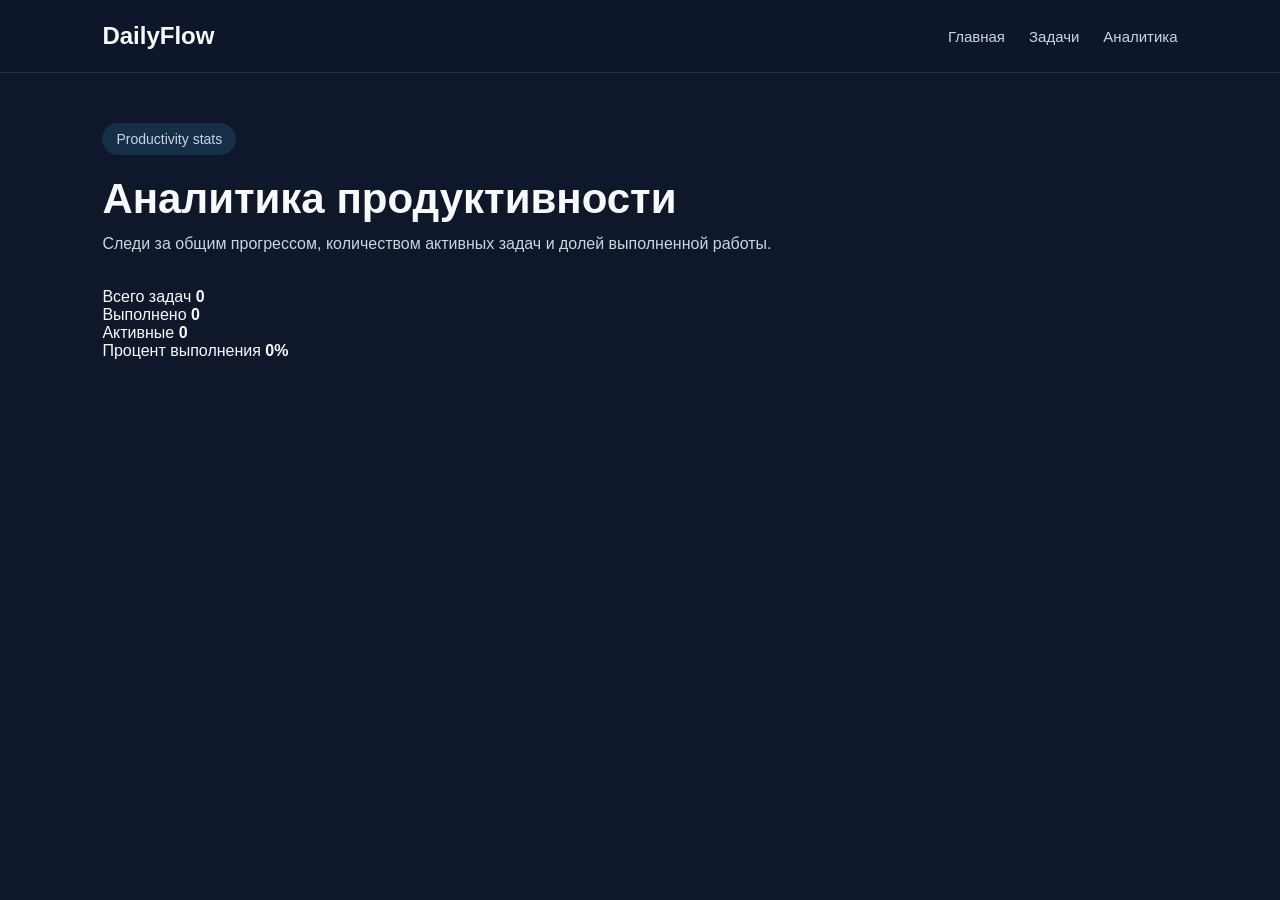
==== analytics.html @ 3a6cbc41 "Analytics" ====
<!DOCTYPE html>
<html lang="ru">
<head>
    <meta charset="UTF-8">
    <meta name="viewport" content="width=device-width, initial-scale=1.0">
    <title>DailyFlow — аналитика</title>
    <link rel="stylesheet" href="css/style.css">
</head>
<body>

<header class="header">
    <a class="logo" href="index.html">DailyFlow</a>

    <nav class="nav">
        <a href="index.html">Главная</a>
        <a href="tasks.html">Задачи</a>
        <a href="analytics.html">Аналитика</a>
    </nav>
</header>

<main class="page">
    <section class="page-header">
        <p class="badge">Productivity stats</p>
        <h1>Аналитика продуктивности</h1>
        <p>Следи за общим прогрессом, количеством активных задач и долей выполненной работы.</p>
    </section>

    <section class="analytics-layout" id="analytics">
        <article class="stat-card">
            <span>Всего задач</span>
            <strong id="totalTasks">0</strong>
        </article>

        <article class="stat-card">
            <span>Выполнено</span>
            <strong id="completedTasks">0</strong>
        </article>

        <article class="stat-card">
            <span>Активные</span>
            <strong id="activeTasks">0</strong>
        </article>

        <article class="stat-card progress-card">
            <div>
                <span>Процент выполнения</span>
                <strong id="completionRate">0%</strong>
            </div>

            <div class="progress-track" aria-label="Прогресс выполнения задач">
                <div class="progress-fill" id="progressFill"></div>
            </div>
        </article>
    </section>
</main>

<script src="js/app.js"></script>
</body>
</html>
---- css/style.css ----
* {
    margin: 0;
    padding: 0;
    box-sizing: border-box;
}

body {
    font-family: Arial, sans-serif;
    background: #0f172a;
    color: #f8fafc;
    min-height: 100vh;
}

.header {
    width: 100%;
    padding: 22px 8%;
    display: flex;
    justify-content: space-between;
    align-items: center;
    background: rgba(15, 23, 42, 0.9);
    border-bottom: 1px solid rgba(148, 163, 184, 0.2);
}

.logo {
    color: #f8fafc;
    font-size: 24px;
    font-weight: 700;
    text-decoration: none;
}

.nav {
    display: flex;
    gap: 24px;
}

.nav a {
    color: #cbd5e1;
    text-decoration: none;
    font-size: 15px;
    transition: 0.2s;
}

.nav a:hover {
    color: #38bdf8;
}

.hero {
    min-height: calc(100vh - 80px);
    padding: 60px 8%;
    display: grid;
    grid-template-columns: 1.2fr 0.8fr;
    gap: 40px;
    align-items: center;
}

.badge {
    display: inline-block;
    padding: 8px 14px;
    margin-bottom: 20px;
    border-radius: 999px;
    background: rgba(56, 189, 248, 0.14);
    color: #38bdf8;
    font-size: 14px;
}

.hero h1 {
    max-width: 650px;
    font-size: 56px;
    line-height: 1.05;
    margin-bottom: 24px;
}

.hero-text {
    max-width: 560px;
    color: #cbd5e1;
    font-size: 18px;
    line-height: 1.6;
    margin-bottom: 32px;
}

.hero-actions {
    display: flex;
    gap: 16px;
    flex-wrap: wrap;
}

.button {
    padding: 14px 22px;
    border-radius: 14px;
    text-decoration: none;
    font-weight: 600;
    transition: 0.2s;
}

.primary {
    background: #38bdf8;
    color: #020617;
}

.primary:hover {
    background: #7dd3fc;
}

.secondary {
    background: rgba(148, 163, 184, 0.14);
    color: #f8fafc;
    border: 1px solid rgba(148, 163, 184, 0.25);
}

.secondary:hover {
    border-color: #38bdf8;
}

.preview-card {
    padding: 28px;
    border-radius: 28px;
    background: rgba(30, 41, 59, 0.9);
    border: 1px solid rgba(148, 163, 184, 0.2);
    box-shadow: 0 24px 80px rgba(0, 0, 0, 0.35);
}

.preview-card h2 {
    margin-bottom: 22px;
}

.task-preview {
    display: flex;
    gap: 14px;
    align-items: center;
    padding: 16px;
    margin-bottom: 14px;
    border-radius: 18px;
    background: rgba(15, 23, 42, 0.8);
}

.task-preview p {
    color: #94a3b8;
    font-size: 14px;
    margin-top: 4px;
}

.task-preview.done {
    opacity: 0.65;
    text-decoration: line-through;
}

.dot {
    width: 12px;
    height: 12px;
    border-radius: 50%;
    flex-shrink: 0;
}

.high {
    background: #f97316;
}

.medium {
    background: #eab308;
}

.low {
    background: #22c55e;
}

@media (max-width: 800px) {
    .header {
        flex-direction: column;
        gap: 16px;
    }

    .hero {
        grid-template-columns: 1fr;
        padding-top: 40px;
    }

    .hero h1 {
        font-size: 38px;
    }

    .nav {
        flex-wrap: wrap;
        justify-content: center;
    }
}
.page {
    padding: 50px 8%;
}

.page-header {
    margin-bottom: 35px;
}

.page-header h1 {
    font-size: 42px;
    margin-bottom: 12px;
}

.page-header p {
    color: #cbd5e1;
}

.tasks-layout {
    display: grid;
    grid-template-columns: 360px 1fr;
    gap: 28px;
    align-items: start;
}

.task-form,
.task-list-section {
    padding: 24px;
    border-radius: 24px;
    background: rgba(30, 41, 59, 0.9);
    border: 1px solid rgba(148, 163, 184, 0.2);
}

.task-form h2,
.task-list-section h2 {
    margin-bottom: 20px;
}

.task-form {
    display: flex;
    flex-direction: column;
    gap: 16px;
}

.task-form label {
    display: flex;
    flex-direction: column;
    gap: 8px;
    color: #cbd5e1;
    font-size: 14px;
}

.task-form input,
.task-form select,
.task-form textarea,
.list-top select {
    width: 100%;
    padding: 13px 14px;
    border-radius: 12px;
    border: 1px solid rgba(148, 163, 184, 0.25);
    background: #0f172a;
    color: #f8fafc;
    outline: none;
}

.task-form textarea {
    min-height: 110px;
    resize: vertical;
}

.task-form input:focus,
.task-form select:focus,
.task-form textarea:focus,
.list-top select:focus {
    border-color: #38bdf8;
}

.form-message {
    min-height: 20px;
    color: #38bdf8;
    font-size: 14px;
}

.list-top {
    display: flex;
    justify-content: space-between;
    gap: 18px;
    align-items: center;
    margin-bottom: 18px;
}

.list-top select {
    max-width: 180px;
}

.task-list {
    display: grid;
    gap: 16px;
}

.task-card {
    display: flex;
    justify-content: space-between;
    gap: 18px;
    padding: 18px;
    border-radius: 18px;
    background: rgba(15, 23, 42, 0.85);
    border: 1px solid rgba(148, 163, 184, 0.18);
}

.task-card.completed {
    opacity: 0.6;
}

.task-card.completed h3 {
    text-decoration: line-through;
}

.task-card-top {
    display: flex;
    gap: 10px;
    flex-wrap: wrap;
    margin-bottom: 10px;
}

.category,
.priority {
    padding: 5px 10px;
    border-radius: 999px;
    font-size: 12px;
}

.category {
    background: rgba(56, 189, 248, 0.14);
    color: #7dd3fc;
}

.priority-high {
    background: rgba(249, 115, 22, 0.14);
    color: #fdba74;
}

.priority-medium {
    background: rgba(234, 179, 8, 0.14);
    color: #fde68a;
}

.priority-low {
    background: rgba(34, 197, 94, 0.14);
    color: #86efac;
}

.task-card h3 {
    margin-bottom: 8px;
}

.task-card p {
    color: #94a3b8;
    font-size: 14px;
}

.task-description {
    max-width: 620px;
    margin: 0 0 10px;
    line-height: 1.5;
}

.task-actions {
    display: flex;
    flex-direction: column;
    gap: 10px;
}

.small-button {
    padding: 9px 13px;
    border: none;
    border-radius: 10px;
    cursor: pointer;
    color: #f8fafc;
    font-weight: 600;
}

.complete-button {
    background: #2563eb;
}

.delete-button {
    background: #dc2626;
}

.empty-state {
    padding: 35px;
    text-align: center;
    border-radius: 18px;
    background: rgba(15, 23, 42, 0.85);
    color: #cbd5e1;
}

.empty-state h3 {
    color: #f8fafc;
    margin-bottom: 8px;
}

@media (max-width: 900px) {
    .tasks-layout {
        grid-template-columns: 1fr;
    }

    .task-card {
        flex-direction: column;
    }

    .task-actions {
        flex-direction: row;
    }
}
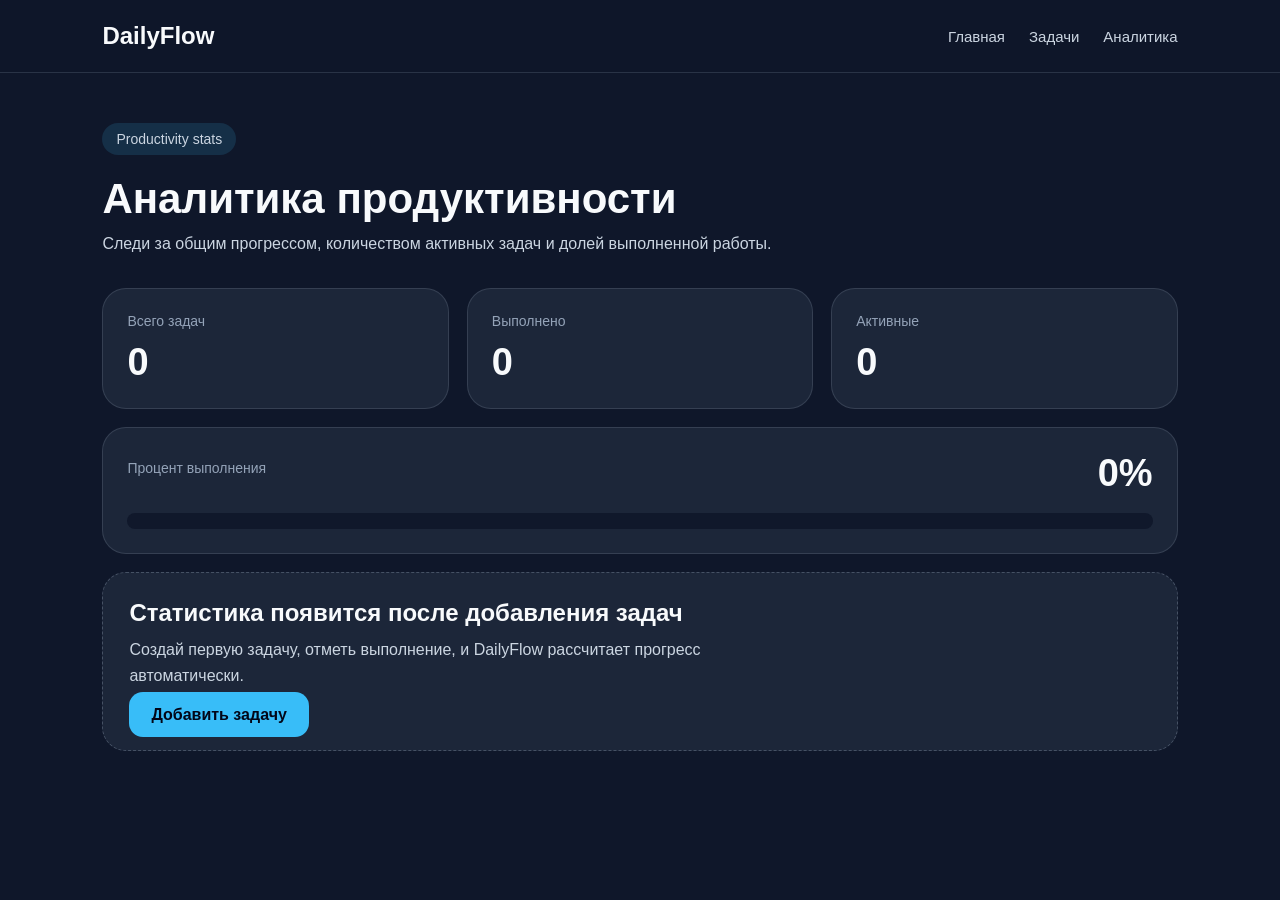
==== commit 8bea3c06: "Empty" ====
--- a/analytics.html
+++ b/analytics.html
@@ -52,6 +52,12 @@
             </div>
         </article>
     </section>
+
+    <section class="analytics-empty" id="analyticsEmpty" hidden>
+        <h2>Статистика появится после добавления задач</h2>
+        <p>Создай первую задачу, отметь выполнение, и DailyFlow рассчитает прогресс автоматически.</p>
+        <a class="button primary" href="tasks.html">Добавить задачу</a>
+    </section>
 </main>
 
 <script src="js/app.js"></script>
--- a/css/style.css
+++ b/css/style.css
@@ -84,22 +84,23 @@
     flex-wrap: wrap;
 }
 
-.button {
-    padding: 14px 22px;
-    border-radius: 14px;
-    text-decoration: none;
-    font-weight: 600;
-    transition: 0.2s;
-}
-
-.primary {
-    background: #38bdf8;
-    color: #020617;
-}
-
-.primary:hover {
-    background: #7dd3fc;
-}
+.button {
+    padding: 14px 22px;
+    border-radius: 14px;
+    text-decoration: none;
+    font-weight: 600;
+    transition: background 0.2s ease, border-color 0.2s ease, transform 0.2s ease;
+}
+
+.primary {
+    background: #38bdf8;
+    color: #020617;
+}
+
+.primary:hover {
+    background: #7dd3fc;
+    transform: translateY(-2px);
+}
 
 .secondary {
     background: rgba(148, 163, 184, 0.14);
@@ -107,9 +108,10 @@
     border: 1px solid rgba(148, 163, 184, 0.25);
 }
 
-.secondary:hover {
-    border-color: #38bdf8;
-}
+.secondary:hover {
+    border-color: #38bdf8;
+    transform: translateY(-2px);
+}
 
 .preview-card {
     padding: 28px;
@@ -282,15 +284,21 @@
     gap: 16px;
 }
 
-.task-card {
-    display: flex;
-    justify-content: space-between;
-    gap: 18px;
-    padding: 18px;
-    border-radius: 18px;
-    background: rgba(15, 23, 42, 0.85);
-    border: 1px solid rgba(148, 163, 184, 0.18);
-}
+.task-card {
+    display: flex;
+    justify-content: space-between;
+    gap: 18px;
+    padding: 18px;
+    border-radius: 18px;
+    background: rgba(15, 23, 42, 0.85);
+    border: 1px solid rgba(148, 163, 184, 0.18);
+    transition: border-color 0.2s ease, transform 0.2s ease;
+}
+
+.task-card:hover {
+    border-color: rgba(56, 189, 248, 0.45);
+    transform: translateY(-2px);
+}
 
 .task-card.completed {
     opacity: 0.6;
@@ -355,14 +363,20 @@
     gap: 10px;
 }
 
-.small-button {
-    padding: 9px 13px;
-    border: none;
-    border-radius: 10px;
-    cursor: pointer;
-    color: #f8fafc;
-    font-weight: 600;
-}
+.small-button {
+    padding: 9px 13px;
+    border: none;
+    border-radius: 10px;
+    cursor: pointer;
+    color: #f8fafc;
+    font-weight: 600;
+    transition: filter 0.2s ease, transform 0.2s ease;
+}
+
+.small-button:hover {
+    filter: brightness(1.12);
+    transform: translateY(-1px);
+}
 
 .complete-button {
     background: #2563eb;
@@ -380,21 +394,161 @@
     color: #cbd5e1;
 }
 
-.empty-state h3 {
-    color: #f8fafc;
-    margin-bottom: 8px;
-}
-
-@media (max-width: 900px) {
-    .tasks-layout {
-        grid-template-columns: 1fr;
-    }
+.empty-state h3 {
+    color: #f8fafc;
+    margin-bottom: 8px;
+}
+
+.analytics-layout {
+    display: grid;
+    grid-template-columns: repeat(3, minmax(0, 1fr));
+    gap: 18px;
+}
+
+.stat-card {
+    padding: 24px;
+    border-radius: 24px;
+    background: rgba(30, 41, 59, 0.9);
+    border: 1px solid rgba(148, 163, 184, 0.2);
+    transition: border-color 0.2s ease, transform 0.2s ease;
+}
+
+.stat-card:hover {
+    border-color: rgba(56, 189, 248, 0.4);
+    transform: translateY(-2px);
+}
+
+.stat-card span {
+    display: block;
+    margin-bottom: 12px;
+    color: #94a3b8;
+    font-size: 14px;
+}
+
+.stat-card strong {
+    display: block;
+    color: #f8fafc;
+    font-size: 38px;
+}
+
+.progress-card {
+    grid-column: 1 / -1;
+}
+
+.progress-card > div:first-child {
+    display: flex;
+    justify-content: space-between;
+    gap: 18px;
+    align-items: center;
+    margin-bottom: 18px;
+}
+
+.progress-track {
+    height: 16px;
+    overflow: hidden;
+    border-radius: 999px;
+    background: rgba(15, 23, 42, 0.9);
+}
+
+.progress-fill {
+    width: 0;
+    height: 100%;
+    border-radius: inherit;
+    background: linear-gradient(90deg, #22c55e, #38bdf8);
+    transition: width 0.25s ease;
+}
+
+.analytics-empty {
+    margin-top: 18px;
+    padding: 26px;
+    border-radius: 24px;
+    background: rgba(30, 41, 59, 0.9);
+    border: 1px dashed rgba(148, 163, 184, 0.35);
+}
+
+.analytics-empty[hidden] {
+    display: none;
+}
+
+.analytics-empty h2 {
+    margin-bottom: 10px;
+}
+
+.analytics-empty p {
+    max-width: 620px;
+    margin-bottom: 18px;
+    color: #cbd5e1;
+    line-height: 1.6;
+}
+
+@media (max-width: 900px) {
+    .tasks-layout {
+        grid-template-columns: 1fr;
+    }
 
     .task-card {
         flex-direction: column;
     }
 
-    .task-actions {
-        flex-direction: row;
-    }
-}
+    .task-actions {
+        flex-direction: row;
+    }
+
+    .analytics-layout {
+        grid-template-columns: 1fr;
+    }
+}
+
+@media (max-width: 600px) {
+    .header {
+        padding: 18px 5%;
+    }
+
+    .nav {
+        gap: 12px;
+    }
+
+    .nav a {
+        font-size: 14px;
+    }
+
+    .hero,
+    .page {
+        padding-left: 5%;
+        padding-right: 5%;
+    }
+
+    .page {
+        padding-top: 32px;
+    }
+
+    .page-header h1 {
+        font-size: 34px;
+    }
+
+    .task-form,
+    .task-list-section,
+    .stat-card {
+        padding: 18px;
+        border-radius: 18px;
+    }
+
+    .list-top,
+    .progress-card > div:first-child {
+        align-items: stretch;
+        flex-direction: column;
+    }
+
+    .list-top select {
+        max-width: none;
+    }
+
+    .task-actions {
+        display: grid;
+        grid-template-columns: 1fr 1fr;
+    }
+
+    .small-button {
+        min-height: 42px;
+    }
+}
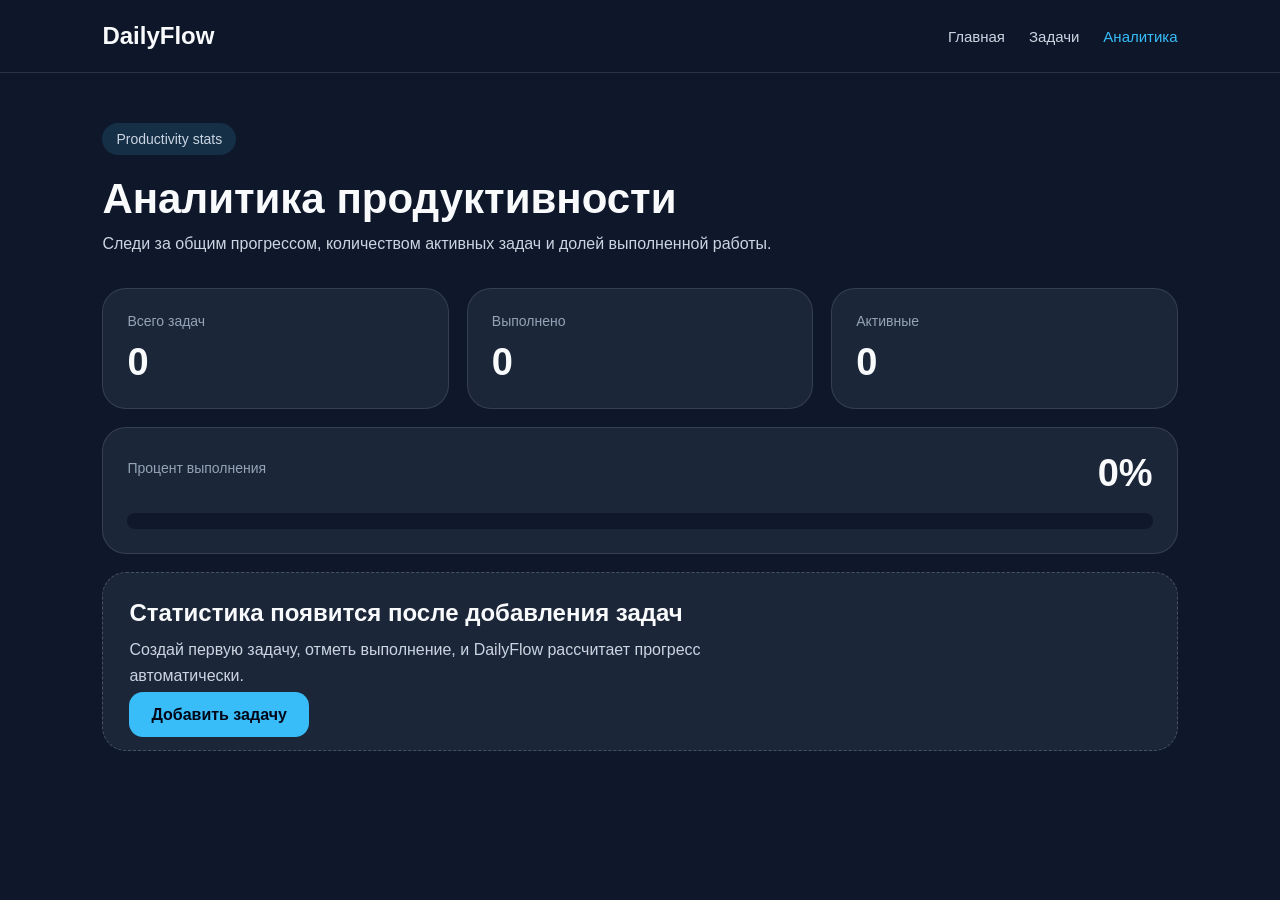
==== commit 7c5e987b: "Polish" ====
--- a/analytics.html
+++ b/analytics.html
@@ -14,7 +14,7 @@
     <nav class="nav">
         <a href="index.html">Главная</a>
         <a href="tasks.html">Задачи</a>
-        <a href="analytics.html">Аналитика</a>
+        <a class="active" href="analytics.html">Аналитика</a>
     </nav>
 </header>
 
--- a/css/style.css
+++ b/css/style.css
@@ -40,11 +40,15 @@
     transition: 0.2s;
 }
 
-.nav a:hover {
-    color: #38bdf8;
-}
-
-.hero {
+.nav a:hover {
+    color: #38bdf8;
+}
+
+.nav a.active {
+    color: #38bdf8;
+}
+
+.hero {
     min-height: calc(100vh - 80px);
     padding: 60px 8%;
     display: grid;
@@ -239,7 +243,7 @@
 .task-form input,
 .task-form select,
 .task-form textarea,
-.list-top select {
+.filters select {
     width: 100%;
     padding: 13px 14px;
     border-radius: 12px;
@@ -257,7 +261,7 @@
 .task-form input:focus,
 .task-form select:focus,
 .task-form textarea:focus,
-.list-top select:focus {
+.filters select:focus {
     border-color: #38bdf8;
 }
 
@@ -275,9 +279,20 @@
     margin-bottom: 18px;
 }
 
-.list-top select {
-    max-width: 180px;
-}
+.filters {
+    display: flex;
+    gap: 12px;
+    align-items: end;
+}
+
+.filters label {
+    display: flex;
+    flex-direction: column;
+    gap: 6px;
+    min-width: 160px;
+    color: #cbd5e1;
+    font-size: 13px;
+}
 
 .task-list {
     display: grid;
@@ -539,8 +554,13 @@
         flex-direction: column;
     }
 
-    .list-top select {
-        max-width: none;
+    .filters {
+        flex-direction: column;
+        align-items: stretch;
+    }
+
+    .filters label {
+        min-width: 0;
     }
 
     .task-actions {
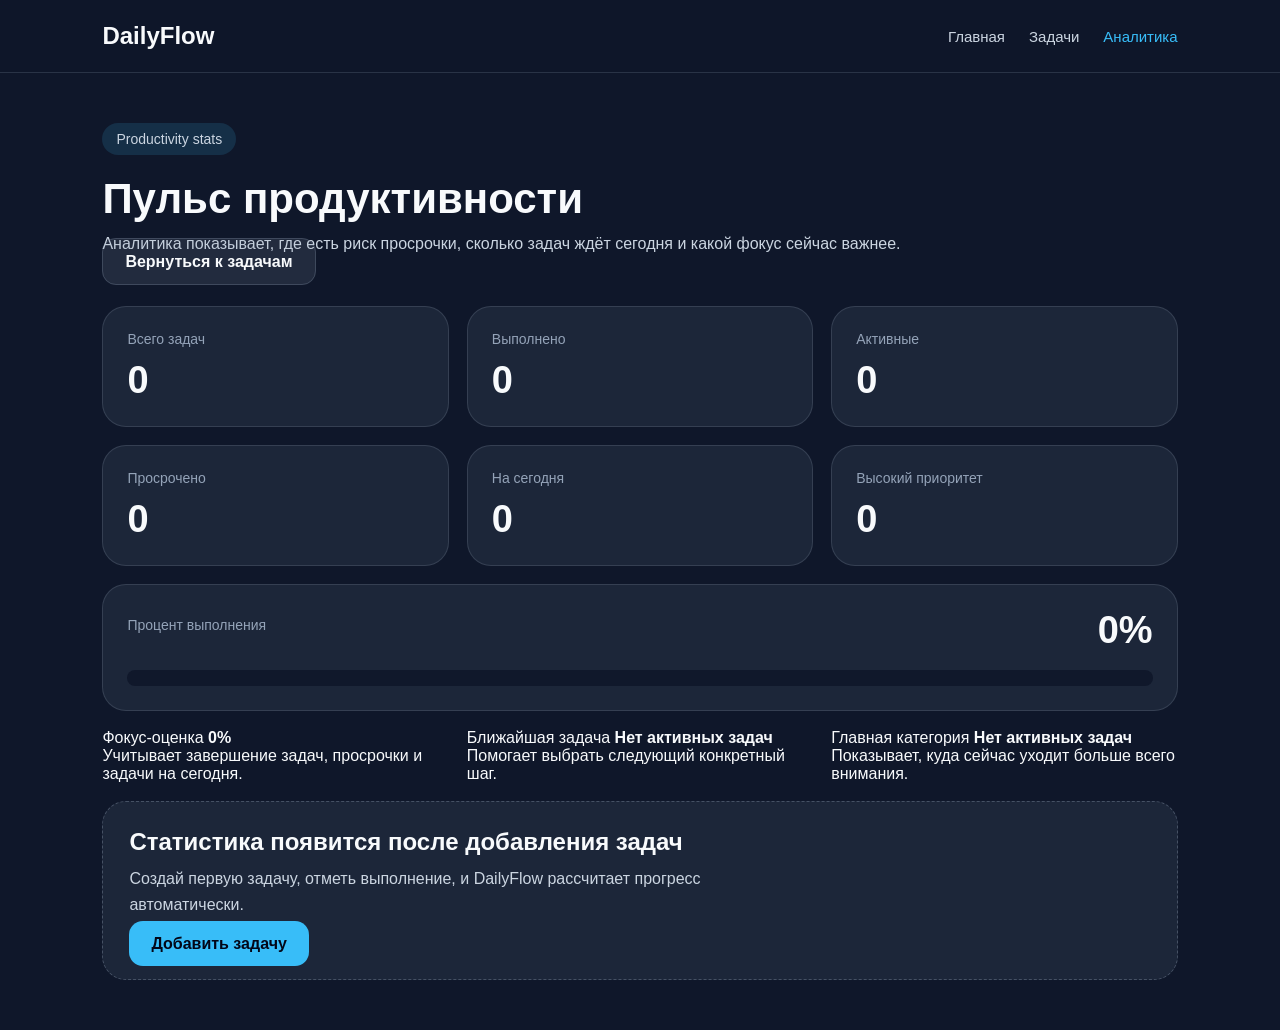
==== commit 80c81d86: "Insights" ====
--- a/analytics.html
+++ b/analytics.html
@@ -19,10 +19,14 @@
 </header>
 
 <main class="page">
-    <section class="page-header">
-        <p class="badge">Productivity stats</p>
-        <h1>Аналитика продуктивности</h1>
-        <p>Следи за общим прогрессом, количеством активных задач и долей выполненной работы.</p>
+    <section class="page-header page-header-row">
+        <div>
+            <p class="badge">Productivity stats</p>
+            <h1>Пульс продуктивности</h1>
+            <p>Аналитика показывает, где есть риск просрочки, сколько задач ждёт сегодня и какой фокус сейчас важнее.</p>
+        </div>
+
+        <a class="button secondary" href="tasks.html">Вернуться к задачам</a>
     </section>
 
     <section class="analytics-layout" id="analytics">
@@ -41,6 +45,21 @@
             <strong id="activeTasks">0</strong>
         </article>
 
+        <article class="stat-card danger-card">
+            <span>Просрочено</span>
+            <strong id="overdueTasks">0</strong>
+        </article>
+
+        <article class="stat-card today-card">
+            <span>На сегодня</span>
+            <strong id="todayTasks">0</strong>
+        </article>
+
+        <article class="stat-card">
+            <span>Высокий приоритет</span>
+            <strong id="highPriorityTasks">0</strong>
+        </article>
+
         <article class="stat-card progress-card">
             <div>
                 <span>Процент выполнения</span>
@@ -50,6 +69,24 @@
             <div class="progress-track" aria-label="Прогресс выполнения задач">
                 <div class="progress-fill" id="progressFill"></div>
             </div>
+        </article>
+
+        <article class="insight-card">
+            <span>Фокус-оценка</span>
+            <strong id="focusScore">0%</strong>
+            <p>Учитывает завершение задач, просрочки и задачи на сегодня.</p>
+        </article>
+
+        <article class="insight-card">
+            <span>Ближайшая задача</span>
+            <strong id="nearestTask">Нет активных задач</strong>
+            <p>Помогает выбрать следующий конкретный шаг.</p>
+        </article>
+
+        <article class="insight-card">
+            <span>Главная категория</span>
+            <strong id="focusCategory">Нет активных задач</strong>
+            <p>Показывает, куда сейчас уходит больше всего внимания.</p>
         </article>
     </section>
 
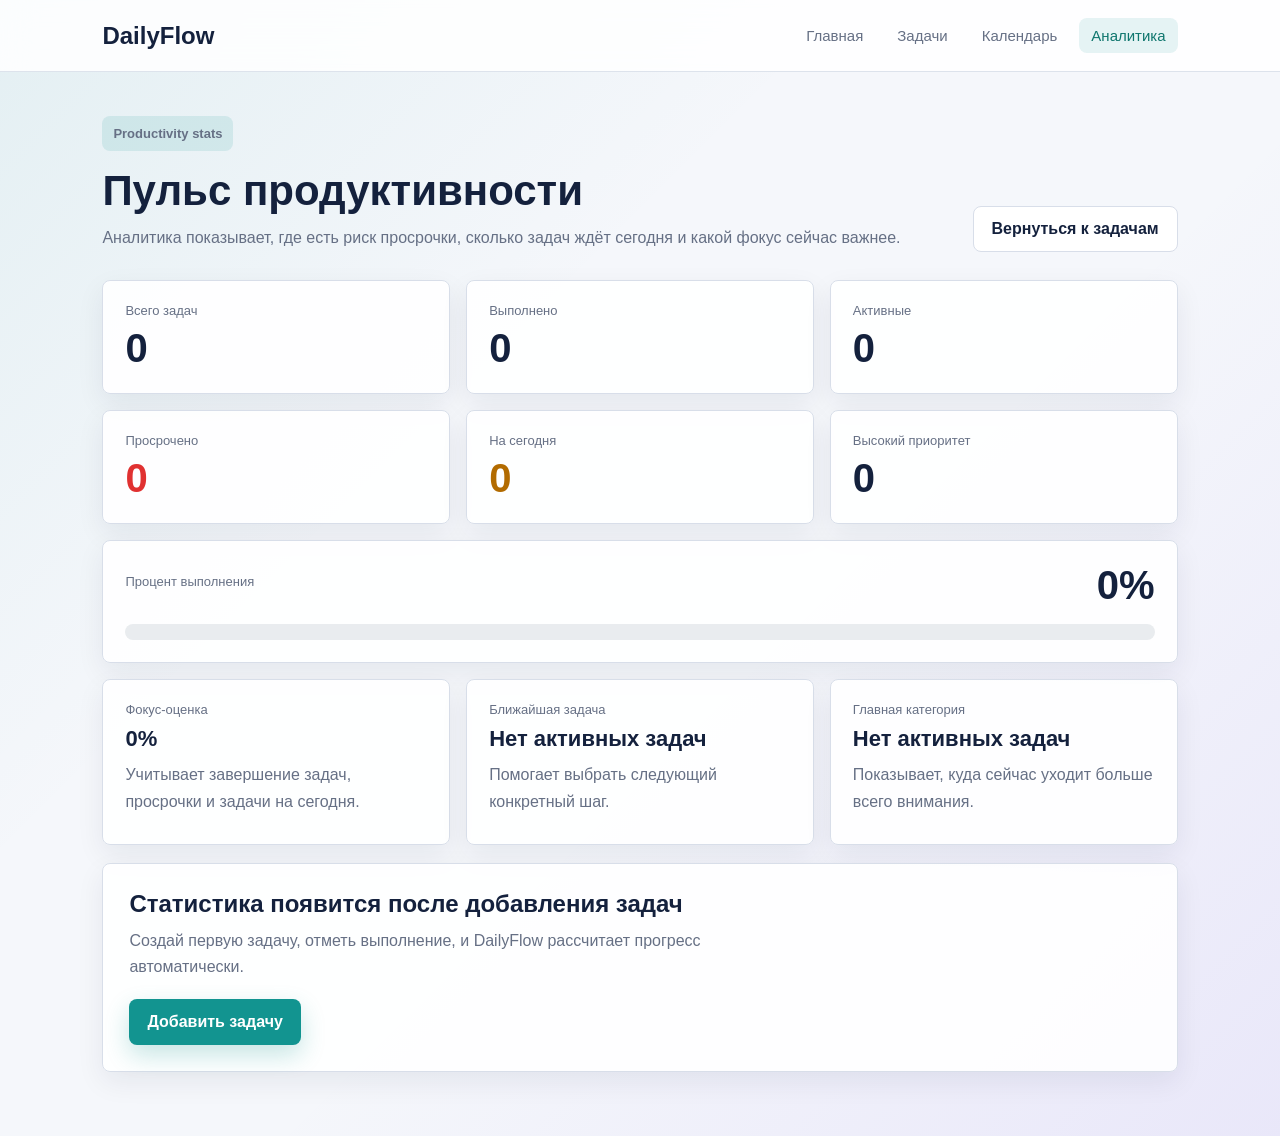
==== commit 083505dc: "Calendar" ====
--- a/analytics.html
+++ b/analytics.html
@@ -14,6 +14,7 @@
     <nav class="nav">
         <a href="index.html">Главная</a>
         <a href="tasks.html">Задачи</a>
+        <a href="calendar.html">Календарь</a>
         <a class="active" href="analytics.html">Аналитика</a>
     </nav>
 </header>
--- a/css/style.css
+++ b/css/style.css
@@ -1,449 +1,563 @@
-* {
-    margin: 0;
-    padding: 0;
-    box-sizing: border-box;
-}
-
-body {
-    font-family: Arial, sans-serif;
-    background: #0f172a;
-    color: #f8fafc;
-    min-height: 100vh;
-}
-
-.header {
-    width: 100%;
-    padding: 22px 8%;
-    display: flex;
-    justify-content: space-between;
-    align-items: center;
-    background: rgba(15, 23, 42, 0.9);
-    border-bottom: 1px solid rgba(148, 163, 184, 0.2);
-}
-
-.logo {
-    color: #f8fafc;
-    font-size: 24px;
-    font-weight: 700;
-    text-decoration: none;
-}
-
-.nav {
-    display: flex;
-    gap: 24px;
-}
-
-.nav a {
-    color: #cbd5e1;
-    text-decoration: none;
-    font-size: 15px;
-    transition: 0.2s;
-}
-
-.nav a:hover {
-    color: #38bdf8;
-}
-
+:root {
+    --bg: #f5f7fb;
+    --surface: #ffffff;
+    --surface-soft: #eef6f7;
+    --ink: #14213d;
+    --muted: #667085;
+    --line: #d8dee9;
+    --teal: #129490;
+    --teal-dark: #0f766e;
+    --blue: #3b5bdb;
+    --green: #2f9e44;
+    --amber: #f59f00;
+    --red: #e03131;
+    --violet: #7048e8;
+    --shadow: 0 16px 40px rgba(20, 33, 61, 0.1);
+}
+
+* {
+    margin: 0;
+    padding: 0;
+    box-sizing: border-box;
+}
+
+body {
+    min-height: 100vh;
+    background:
+        linear-gradient(135deg, rgba(18, 148, 144, 0.08), transparent 36%),
+        linear-gradient(315deg, rgba(112, 72, 232, 0.09), transparent 42%),
+        var(--bg);
+    color: var(--ink);
+    font-family: Arial, sans-serif;
+}
+
+a {
+    color: inherit;
+}
+
+.header {
+    position: sticky;
+    top: 0;
+    z-index: 10;
+    width: 100%;
+    padding: 18px 8%;
+    display: flex;
+    justify-content: space-between;
+    align-items: center;
+    background: rgba(255, 255, 255, 0.86);
+    border-bottom: 1px solid rgba(216, 222, 233, 0.85);
+    backdrop-filter: blur(16px);
+}
+
+.logo {
+    color: var(--ink);
+    font-size: 24px;
+    font-weight: 800;
+    letter-spacing: 0;
+    text-decoration: none;
+}
+
+.nav {
+    display: flex;
+    gap: 10px;
+}
+
+.nav a {
+    padding: 9px 12px;
+    border-radius: 8px;
+    color: var(--muted);
+    text-decoration: none;
+    font-size: 15px;
+    transition: background 0.2s ease, color 0.2s ease;
+}
+
+.nav a:hover,
 .nav a.active {
-    color: #38bdf8;
+    background: rgba(18, 148, 144, 0.1);
+    color: var(--teal-dark);
 }
 
 .hero {
-    min-height: calc(100vh - 80px);
-    padding: 60px 8%;
-    display: grid;
-    grid-template-columns: 1.2fr 0.8fr;
-    gap: 40px;
-    align-items: center;
-}
-
-.badge {
-    display: inline-block;
-    padding: 8px 14px;
-    margin-bottom: 20px;
-    border-radius: 999px;
-    background: rgba(56, 189, 248, 0.14);
-    color: #38bdf8;
-    font-size: 14px;
-}
-
-.hero h1 {
-    max-width: 650px;
-    font-size: 56px;
-    line-height: 1.05;
-    margin-bottom: 24px;
-}
-
-.hero-text {
-    max-width: 560px;
-    color: #cbd5e1;
-    font-size: 18px;
-    line-height: 1.6;
-    margin-bottom: 32px;
-}
-
-.hero-actions {
-    display: flex;
-    gap: 16px;
-    flex-wrap: wrap;
-}
-
+    min-height: calc(100vh - 70px);
+    padding: 56px 8%;
+    display: grid;
+    grid-template-columns: minmax(0, 1.05fr) minmax(360px, 0.95fr);
+    gap: 32px;
+    align-items: center;
+}
+
+.hero-content,
+.preview-card,
+.task-form,
+.task-list-section,
+.stat-card,
+.insight-card,
+.analytics-empty,
+.mini-stats article {
+    animation: fade-up 0.45s ease both;
+}
+
+.badge,
+.section-kicker {
+    display: inline-flex;
+    width: fit-content;
+    padding: 7px 11px;
+    margin-bottom: 16px;
+    border-radius: 8px;
+    background: rgba(18, 148, 144, 0.12);
+    color: var(--teal-dark);
+    font-size: 13px;
+    font-weight: 700;
+}
+
+.hero h1 {
+    max-width: 680px;
+    margin-bottom: 20px;
+    color: var(--ink);
+    font-size: 56px;
+    line-height: 1.06;
+}
+
+.hero-text,
+.page-header p,
+.analytics-empty p,
+.insight-card p {
+    color: var(--muted);
+    line-height: 1.65;
+}
+
+.hero-text {
+    max-width: 580px;
+    margin-bottom: 28px;
+    font-size: 18px;
+}
+
+.hero-actions {
+    display: flex;
+    gap: 12px;
+    flex-wrap: wrap;
+}
+
 .button {
-    padding: 14px 22px;
-    border-radius: 14px;
+    display: inline-flex;
+    justify-content: center;
+    align-items: center;
+    min-height: 46px;
+    padding: 12px 18px;
+    border: 0;
+    border-radius: 8px;
     text-decoration: none;
-    font-weight: 600;
-    transition: background 0.2s ease, border-color 0.2s ease, transform 0.2s ease;
+    font-weight: 700;
+    cursor: pointer;
+    transition: box-shadow 0.2s ease, transform 0.2s ease, background 0.2s ease;
 }
 
 .primary {
-    background: #38bdf8;
-    color: #020617;
+    background: var(--teal);
+    color: #ffffff;
+    box-shadow: 0 10px 24px rgba(18, 148, 144, 0.24);
 }
 
 .primary:hover {
-    background: #7dd3fc;
+    background: var(--teal-dark);
     transform: translateY(-2px);
 }
-
-.secondary {
-    background: rgba(148, 163, 184, 0.14);
-    color: #f8fafc;
-    border: 1px solid rgba(148, 163, 184, 0.25);
-}
-
+
+.secondary {
+    background: var(--surface);
+    color: var(--ink);
+    border: 1px solid var(--line);
+}
+
 .secondary:hover {
-    border-color: #38bdf8;
+    box-shadow: var(--shadow);
     transform: translateY(-2px);
 }
-
-.preview-card {
-    padding: 28px;
-    border-radius: 28px;
-    background: rgba(30, 41, 59, 0.9);
-    border: 1px solid rgba(148, 163, 184, 0.2);
-    box-shadow: 0 24px 80px rgba(0, 0, 0, 0.35);
-}
-
-.preview-card h2 {
-    margin-bottom: 22px;
-}
-
-.task-preview {
-    display: flex;
-    gap: 14px;
-    align-items: center;
-    padding: 16px;
-    margin-bottom: 14px;
-    border-radius: 18px;
-    background: rgba(15, 23, 42, 0.8);
-}
-
-.task-preview p {
-    color: #94a3b8;
-    font-size: 14px;
-    margin-top: 4px;
-}
-
-.task-preview.done {
-    opacity: 0.65;
-    text-decoration: line-through;
-}
-
-.dot {
-    width: 12px;
-    height: 12px;
-    border-radius: 50%;
-    flex-shrink: 0;
-}
-
-.high {
-    background: #f97316;
-}
-
-.medium {
-    background: #eab308;
-}
-
-.low {
-    background: #22c55e;
-}
-
-@media (max-width: 800px) {
-    .header {
-        flex-direction: column;
-        gap: 16px;
-    }
-
-    .hero {
-        grid-template-columns: 1fr;
-        padding-top: 40px;
-    }
-
-    .hero h1 {
-        font-size: 38px;
-    }
-
-    .nav {
-        flex-wrap: wrap;
-        justify-content: center;
-    }
-}
-.page {
-    padding: 50px 8%;
-}
-
-.page-header {
-    margin-bottom: 35px;
-}
-
-.page-header h1 {
-    font-size: 42px;
-    margin-bottom: 12px;
-}
-
-.page-header p {
-    color: #cbd5e1;
-}
-
-.tasks-layout {
-    display: grid;
-    grid-template-columns: 360px 1fr;
-    gap: 28px;
-    align-items: start;
-}
-
-.task-form,
-.task-list-section {
-    padding: 24px;
-    border-radius: 24px;
-    background: rgba(30, 41, 59, 0.9);
-    border: 1px solid rgba(148, 163, 184, 0.2);
-}
-
-.task-form h2,
-.task-list-section h2 {
-    margin-bottom: 20px;
-}
-
-.task-form {
-    display: flex;
-    flex-direction: column;
-    gap: 16px;
-}
-
-.task-form label {
-    display: flex;
-    flex-direction: column;
-    gap: 8px;
-    color: #cbd5e1;
-    font-size: 14px;
-}
-
+
+.preview-card {
+    padding: 26px;
+    border: 1px solid var(--line);
+    border-radius: 8px;
+    background: rgba(255, 255, 255, 0.88);
+    box-shadow: var(--shadow);
+}
+
+.preview-card h2 {
+    margin-bottom: 18px;
+}
+
+.task-preview {
+    display: flex;
+    gap: 14px;
+    align-items: center;
+    padding: 15px;
+    margin-bottom: 12px;
+    border: 1px solid rgba(216, 222, 233, 0.8);
+    border-radius: 8px;
+    background: var(--surface);
+}
+
+.task-preview p {
+    margin-top: 4px;
+    color: var(--muted);
+    font-size: 14px;
+}
+
+.task-preview.done {
+    opacity: 0.72;
+}
+
+.task-preview.done strong {
+    text-decoration: line-through;
+}
+
+.dot {
+    width: 12px;
+    height: 12px;
+    border-radius: 50%;
+    flex-shrink: 0;
+}
+
+.high {
+    background: var(--red);
+}
+
+.medium {
+    background: var(--amber);
+}
+
+.low {
+    background: var(--green);
+}
+
+.page {
+    padding: 44px 8% 64px;
+}
+
+.page-header {
+    margin-bottom: 28px;
+}
+
+.page-header-row {
+    display: flex;
+    justify-content: space-between;
+    gap: 24px;
+    align-items: end;
+}
+
+.page-header h1 {
+    margin-bottom: 10px;
+    font-size: 42px;
+}
+
+.mini-stats {
+    display: grid;
+    grid-template-columns: repeat(4, minmax(96px, 1fr));
+    gap: 10px;
+    min-width: min(560px, 100%);
+}
+
+.mini-stats article {
+    padding: 14px;
+    border: 1px solid var(--line);
+    border-radius: 8px;
+    background: rgba(255, 255, 255, 0.86);
+}
+
+.mini-stats span,
+.stat-card span,
+.insight-card span {
+    display: block;
+    margin-bottom: 8px;
+    color: var(--muted);
+    font-size: 13px;
+}
+
+.mini-stats strong {
+    font-size: 26px;
+}
+
+.tasks-layout {
+    display: grid;
+    grid-template-columns: 360px minmax(0, 1fr);
+    gap: 22px;
+    align-items: start;
+}
+
+.task-form,
+.task-list-section,
+.stat-card,
+.insight-card,
+.analytics-empty {
+    border: 1px solid var(--line);
+    border-radius: 8px;
+    background: rgba(255, 255, 255, 0.9);
+    box-shadow: 0 10px 28px rgba(20, 33, 61, 0.07);
+}
+
+.task-form,
+.task-list-section {
+    padding: 22px;
+}
+
+.task-form {
+    position: sticky;
+    top: 94px;
+    display: flex;
+    flex-direction: column;
+    gap: 15px;
+}
+
+.task-form h2,
+.task-list-section h2 {
+    margin-bottom: 4px;
+}
+
+.task-form label,
+.filters label,
+.search-row label {
+    display: flex;
+    flex-direction: column;
+    gap: 7px;
+    color: var(--muted);
+    font-size: 14px;
+    font-weight: 700;
+}
+
 .task-form input,
 .task-form select,
 .task-form textarea,
-.filters select {
+.filters select,
+.search-row input,
+.search-row select {
     width: 100%;
-    padding: 13px 14px;
-    border-radius: 12px;
-    border: 1px solid rgba(148, 163, 184, 0.25);
-    background: #0f172a;
-    color: #f8fafc;
+    min-height: 44px;
+    padding: 11px 12px;
+    border: 1px solid var(--line);
+    border-radius: 8px;
+    background: #ffffff;
+    color: var(--ink);
+    font: inherit;
     outline: none;
+    transition: border-color 0.2s ease, box-shadow 0.2s ease;
 }
 
 .task-form textarea {
-    min-height: 110px;
+    min-height: 104px;
     resize: vertical;
 }
 
 .task-form input:focus,
 .task-form select:focus,
 .task-form textarea:focus,
-.filters select:focus {
-    border-color: #38bdf8;
-}
-
-.form-message {
-    min-height: 20px;
-    color: #38bdf8;
-    font-size: 14px;
-}
-
-.list-top {
-    display: flex;
-    justify-content: space-between;
-    gap: 18px;
-    align-items: center;
-    margin-bottom: 18px;
-}
-
+.filters select:focus,
+.search-row input:focus,
+.search-row select:focus {
+    border-color: var(--teal);
+    box-shadow: 0 0 0 4px rgba(18, 148, 144, 0.12);
+}
+
+.form-message {
+    min-height: 20px;
+    color: var(--teal-dark);
+    font-size: 14px;
+}
+
+.list-top,
+.search-row,
 .filters {
     display: flex;
     gap: 12px;
-    align-items: end;
-}
-
-.filters label {
-    display: flex;
-    flex-direction: column;
-    gap: 6px;
-    min-width: 160px;
-    color: #cbd5e1;
-    font-size: 13px;
-}
-
-.task-list {
-    display: grid;
-    gap: 16px;
-}
-
+}
+
+.list-top {
+    justify-content: space-between;
+    align-items: center;
+    margin-bottom: 16px;
+}
+
+.search-row {
+    display: grid;
+    grid-template-columns: minmax(0, 1fr) 220px;
+    margin-bottom: 12px;
+}
+
+.filters {
+    display: grid;
+    grid-template-columns: repeat(3, minmax(0, 1fr));
+    margin-bottom: 18px;
+}
+
+.task-list {
+    display: grid;
+    gap: 12px;
+}
+
 .task-card {
     display: flex;
     justify-content: space-between;
     gap: 18px;
-    padding: 18px;
-    border-radius: 18px;
-    background: rgba(15, 23, 42, 0.85);
-    border: 1px solid rgba(148, 163, 184, 0.18);
-    transition: border-color 0.2s ease, transform 0.2s ease;
+    padding: 16px;
+    border: 1px solid var(--line);
+    border-left: 5px solid var(--blue);
+    border-radius: 8px;
+    background: var(--surface);
+    transition: border-color 0.2s ease, box-shadow 0.2s ease, transform 0.2s ease;
 }
 
 .task-card:hover {
-    border-color: rgba(56, 189, 248, 0.45);
+    border-color: rgba(18, 148, 144, 0.45);
+    box-shadow: var(--shadow);
     transform: translateY(-2px);
 }
-
-.task-card.completed {
-    opacity: 0.6;
-}
-
-.task-card.completed h3 {
-    text-decoration: line-through;
-}
-
-.task-card-top {
-    display: flex;
-    gap: 10px;
-    flex-wrap: wrap;
-    margin-bottom: 10px;
-}
-
-.category,
-.priority {
-    padding: 5px 10px;
-    border-radius: 999px;
-    font-size: 12px;
-}
-
-.category {
-    background: rgba(56, 189, 248, 0.14);
-    color: #7dd3fc;
-}
-
-.priority-high {
-    background: rgba(249, 115, 22, 0.14);
-    color: #fdba74;
-}
-
-.priority-medium {
-    background: rgba(234, 179, 8, 0.14);
-    color: #fde68a;
-}
-
-.priority-low {
-    background: rgba(34, 197, 94, 0.14);
-    color: #86efac;
-}
-
-.task-card h3 {
-    margin-bottom: 8px;
-}
-
+
+.task-card.completed {
+    border-left-color: var(--green);
+    opacity: 0.76;
+}
+
+.task-card.overdue {
+    border-left-color: var(--red);
+    background: #fff5f5;
+}
+
+.task-card.today {
+    border-left-color: var(--amber);
+    background: #fff9db;
+}
+
+.task-card.completed h3 {
+    text-decoration: line-through;
+}
+
+.task-content {
+    min-width: 0;
+}
+
+.task-card-top {
+    display: flex;
+    gap: 8px;
+    flex-wrap: wrap;
+    margin-bottom: 10px;
+}
+
+.category,
+.priority,
+.deadline-chip {
+    padding: 5px 9px;
+    border-radius: 8px;
+    font-size: 12px;
+    font-weight: 700;
+}
+
+.category {
+    background: rgba(59, 91, 219, 0.1);
+    color: var(--blue);
+}
+
+.priority-high {
+    background: rgba(224, 49, 49, 0.11);
+    color: var(--red);
+}
+
+.priority-medium {
+    background: rgba(245, 159, 0, 0.14);
+    color: #b26b00;
+}
+
+.priority-low {
+    background: rgba(47, 158, 68, 0.12);
+    color: var(--green);
+}
+
+.deadline-chip {
+    background: rgba(112, 72, 232, 0.1);
+    color: var(--violet);
+}
+
+.task-card h3 {
+    margin-bottom: 7px;
+    overflow-wrap: anywhere;
+}
+
 .task-card p {
-    color: #94a3b8;
+    color: var(--muted);
     font-size: 14px;
 }
 
 .task-description {
-    max-width: 620px;
-    margin: 0 0 10px;
+    max-width: 680px;
+    margin: 0 0 8px;
     line-height: 1.5;
 }
 
 .task-actions {
     display: flex;
-    flex-direction: column;
-    gap: 10px;
-}
-
+    flex-direction: column;
+    gap: 8px;
+    min-width: 112px;
+}
+
 .small-button {
-    padding: 9px 13px;
-    border: none;
-    border-radius: 10px;
+    min-height: 38px;
+    padding: 9px 12px;
+    border: 0;
+    border-radius: 8px;
+    color: #ffffff;
     cursor: pointer;
-    color: #f8fafc;
-    font-weight: 600;
+    font-weight: 700;
     transition: filter 0.2s ease, transform 0.2s ease;
 }
 
 .small-button:hover {
-    filter: brightness(1.12);
+    filter: brightness(1.08);
     transform: translateY(-1px);
 }
-
-.complete-button {
-    background: #2563eb;
-}
-
-.delete-button {
-    background: #dc2626;
-}
-
-.empty-state {
-    padding: 35px;
-    text-align: center;
-    border-radius: 18px;
-    background: rgba(15, 23, 42, 0.85);
-    color: #cbd5e1;
-}
-
+
+.complete-button {
+    background: var(--blue);
+}
+
+.delete-button {
+    background: var(--red);
+}
+
+.empty-state {
+    padding: 30px;
+    text-align: center;
+    border: 1px dashed var(--line);
+    border-radius: 8px;
+    background: var(--surface-soft);
+    color: var(--muted);
+}
+
 .empty-state h3 {
-    color: #f8fafc;
     margin-bottom: 8px;
+    color: var(--ink);
 }
 
 .analytics-layout {
     display: grid;
     grid-template-columns: repeat(3, minmax(0, 1fr));
-    gap: 18px;
-}
-
-.stat-card {
-    padding: 24px;
-    border-radius: 24px;
-    background: rgba(30, 41, 59, 0.9);
-    border: 1px solid rgba(148, 163, 184, 0.2);
-    transition: border-color 0.2s ease, transform 0.2s ease;
-}
-
-.stat-card:hover {
-    border-color: rgba(56, 189, 248, 0.4);
-    transform: translateY(-2px);
-}
-
-.stat-card span {
-    display: block;
-    margin-bottom: 12px;
-    color: #94a3b8;
-    font-size: 14px;
+    gap: 16px;
+}
+
+.stat-card,
+.insight-card {
+    padding: 22px;
 }
 
 .stat-card strong {
     display: block;
-    color: #f8fafc;
-    font-size: 38px;
+    font-size: 40px;
+}
+
+.danger-card strong {
+    color: var(--red);
+}
+
+.today-card strong {
+    color: #b26b00;
 }
 
 .progress-card {
@@ -453,32 +567,42 @@
 .progress-card > div:first-child {
     display: flex;
     justify-content: space-between;
-    gap: 18px;
+    gap: 16px;
     align-items: center;
-    margin-bottom: 18px;
+    margin-bottom: 16px;
 }
 
 .progress-track {
     height: 16px;
     overflow: hidden;
-    border-radius: 999px;
-    background: rgba(15, 23, 42, 0.9);
+    border-radius: 8px;
+    background: #e9ecef;
 }
 
 .progress-fill {
     width: 0;
     height: 100%;
     border-radius: inherit;
-    background: linear-gradient(90deg, #22c55e, #38bdf8);
-    transition: width 0.25s ease;
+    background: linear-gradient(90deg, var(--green), var(--teal), var(--blue));
+    background-size: 200% 100%;
+    animation: progress-flow 2.4s ease infinite;
+    transition: width 0.28s ease;
+}
+
+.insight-card {
+    min-height: 166px;
+}
+
+.insight-card strong {
+    display: block;
+    margin-bottom: 10px;
+    font-size: 22px;
+    line-height: 1.25;
 }
 
 .analytics-empty {
     margin-top: 18px;
     padding: 26px;
-    border-radius: 24px;
-    background: rgba(30, 41, 59, 0.9);
-    border: 1px dashed rgba(148, 163, 184, 0.35);
 }
 
 .analytics-empty[hidden] {
@@ -492,39 +616,66 @@
 .analytics-empty p {
     max-width: 620px;
     margin-bottom: 18px;
-    color: #cbd5e1;
-    line-height: 1.6;
-}
-
-@media (max-width: 900px) {
+}
+
+@keyframes fade-up {
+    from {
+        opacity: 0;
+        transform: translateY(12px);
+    }
+
+    to {
+        opacity: 1;
+        transform: translateY(0);
+    }
+}
+
+@keyframes progress-flow {
+    0% {
+        background-position: 0 0;
+    }
+
+    50% {
+        background-position: 100% 0;
+    }
+
+    100% {
+        background-position: 0 0;
+    }
+}
+
+@media (max-width: 1020px) {
+    .hero,
     .tasks-layout {
         grid-template-columns: 1fr;
     }
-
-    .task-card {
-        flex-direction: column;
-    }
-
-    .task-actions {
-        flex-direction: row;
-    }
-
+
+    .task-form {
+        position: static;
+    }
+
+    .page-header-row {
+        align-items: stretch;
+        flex-direction: column;
+    }
+
+    .mini-stats,
     .analytics-layout {
-        grid-template-columns: 1fr;
-    }
-}
-
-@media (max-width: 600px) {
+        grid-template-columns: repeat(2, minmax(0, 1fr));
+    }
+}
+
+@media (max-width: 680px) {
     .header {
-        padding: 18px 5%;
+        padding: 16px 5%;
+        align-items: flex-start;
+        flex-direction: column;
+        gap: 12px;
     }
 
     .nav {
-        gap: 12px;
-    }
-
-    .nav a {
-        font-size: 14px;
+        width: 100%;
+        justify-content: space-between;
     }
 
     .hero,
@@ -533,42 +684,42 @@
         padding-right: 5%;
     }
 
-    .page {
-        padding-top: 32px;
-    }
-
+    .hero {
+        padding-top: 36px;
+    }
+
+    .hero h1,
     .page-header h1 {
         font-size: 34px;
     }
 
+    .hero-actions,
+    .search-row,
+    .filters,
+    .progress-card > div:first-child {
+        grid-template-columns: 1fr;
+        flex-direction: column;
+    }
+
+    .mini-stats,
+    .analytics-layout {
+        grid-template-columns: 1fr;
+    }
+
     .task-form,
     .task-list-section,
-    .stat-card {
+    .stat-card,
+    .insight-card {
         padding: 18px;
-        border-radius: 18px;
-    }
-
-    .list-top,
-    .progress-card > div:first-child {
-        align-items: stretch;
+    }
+
+    .task-card {
         flex-direction: column;
-    }
-
-    .filters {
-        flex-direction: column;
-        align-items: stretch;
-    }
-
-    .filters label {
-        min-width: 0;
     }
 
     .task-actions {
         display: grid;
         grid-template-columns: 1fr 1fr;
-    }
-
-    .small-button {
-        min-height: 42px;
-    }
-}
+        min-width: 0;
+    }
+}
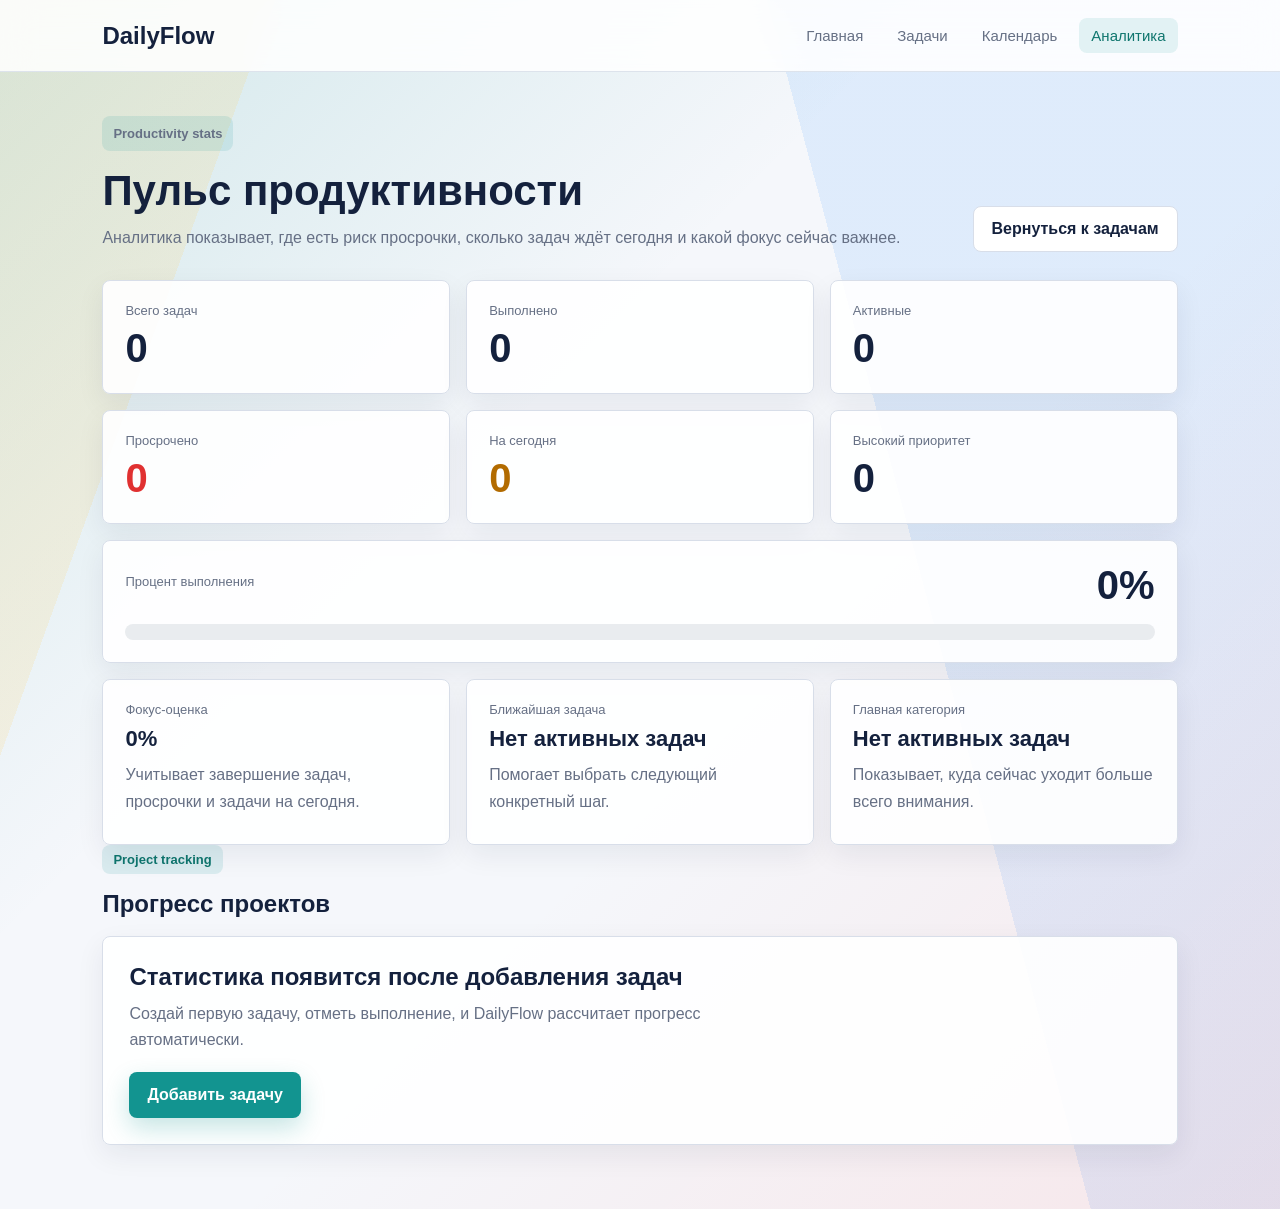
==== commit 4432dd91: "Projects" ====
--- a/analytics.html
+++ b/analytics.html
@@ -91,6 +91,17 @@
         </article>
     </section>
 
+    <section class="project-analytics">
+        <div class="list-top">
+            <div>
+                <p class="section-kicker">Project tracking</p>
+                <h2>Прогресс проектов</h2>
+            </div>
+        </div>
+
+        <div class="project-list" id="analyticsProjectList"></div>
+    </section>
+
     <section class="analytics-empty" id="analyticsEmpty" hidden>
         <h2>Статистика появится после добавления задач</h2>
         <p>Создай первую задачу, отметь выполнение, и DailyFlow рассчитает прогресс автоматически.</p>
--- a/css/style.css
+++ b/css/style.css
@@ -24,8 +24,10 @@
 body {
     min-height: 100vh;
     background:
-        linear-gradient(135deg, rgba(18, 148, 144, 0.08), transparent 36%),
-        linear-gradient(315deg, rgba(112, 72, 232, 0.09), transparent 42%),
+        linear-gradient(110deg, rgba(255, 209, 102, 0.16) 0 16%, transparent 16% 100%),
+        linear-gradient(135deg, rgba(18, 148, 144, 0.16), transparent 38%),
+        linear-gradient(315deg, rgba(255, 107, 107, 0.12), transparent 42%),
+        linear-gradient(75deg, transparent 0 68%, rgba(88, 166, 255, 0.14) 68% 100%),
         var(--bg);
     color: var(--ink);
     font-family: Arial, sans-serif;
@@ -59,6 +61,7 @@
 
 .nav {
     display: flex;
+    flex-wrap: wrap;
     gap: 10px;
 }
 
@@ -288,7 +291,9 @@
 .task-list-section,
 .stat-card,
 .insight-card,
-.analytics-empty {
+.analytics-empty,
+.calendar-panel,
+.day-panel {
     border: 1px solid var(--line);
     border-radius: 8px;
     background: rgba(255, 255, 255, 0.9);
@@ -589,6 +594,336 @@
     transition: width 0.28s ease;
 }
 
+.date-trigger {
+    min-height: 42px;
+    border: 1px dashed rgba(112, 72, 232, 0.45);
+    border-radius: 8px;
+    background: linear-gradient(135deg, rgba(112, 72, 232, 0.12), rgba(18, 148, 144, 0.12));
+    color: var(--ink);
+    cursor: pointer;
+    font-weight: 800;
+    transition: transform 0.2s ease, box-shadow 0.2s ease;
+}
+
+.date-trigger:hover {
+    box-shadow: var(--shadow);
+    transform: translateY(-2px);
+}
+
+.deadline-picker {
+    padding: 14px;
+    border: 1px solid rgba(112, 72, 232, 0.28);
+    border-radius: 8px;
+    background: linear-gradient(145deg, #ffffff, #f3f0ff);
+    box-shadow: var(--shadow);
+    animation: pop-in 0.22s ease both;
+}
+
+.deadline-picker[hidden] {
+    display: none;
+}
+
+.deadline-picker-top {
+    display: flex;
+    justify-content: space-between;
+    align-items: center;
+    margin-bottom: 12px;
+}
+
+.deadline-weekdays,
+.deadline-grid {
+    display: grid;
+    grid-template-columns: repeat(7, 1fr);
+    gap: 6px;
+}
+
+.deadline-weekdays {
+    margin-bottom: 6px;
+    color: var(--muted);
+    font-size: 12px;
+    font-weight: 800;
+    text-align: center;
+}
+
+.deadline-empty,
+.deadline-day {
+    aspect-ratio: 1;
+}
+
+.deadline-day {
+    border: 1px solid var(--line);
+    border-radius: 8px;
+    background: #ffffff;
+    color: var(--ink);
+    cursor: pointer;
+    font-weight: 800;
+    transition: transform 0.16s ease, background 0.16s ease, border-color 0.16s ease;
+}
+
+.deadline-day:hover,
+.deadline-day.selected {
+    border-color: var(--teal);
+    background: var(--teal);
+    color: #ffffff;
+    transform: translateY(-2px) scale(1.04);
+}
+
+.deadline-day.holiday {
+    box-shadow: inset 0 -4px 0 rgba(245, 159, 0, 0.42);
+}
+
+.deadline-hint {
+    margin-top: 10px;
+    color: var(--muted);
+    font-size: 13px;
+    line-height: 1.45;
+}
+
+.calendar-page {
+    padding-bottom: 80px;
+}
+
+.calendar-shell {
+    display: grid;
+    grid-template-columns: minmax(0, 1.35fr) minmax(320px, 0.65fr);
+    gap: 22px;
+    align-items: start;
+}
+
+.calendar-panel,
+.day-panel {
+    padding: 24px;
+    position: relative;
+    overflow: hidden;
+}
+
+.calendar-panel::before,
+.day-panel::before {
+    content: "";
+    position: absolute;
+    inset: 0;
+    pointer-events: none;
+    background:
+        linear-gradient(120deg, rgba(255, 209, 102, 0.18), transparent 30%),
+        linear-gradient(300deg, rgba(112, 72, 232, 0.14), transparent 36%);
+}
+
+.calendar-panel > *,
+.day-panel > * {
+    position: relative;
+}
+
+.calendar-toolbar {
+    display: flex;
+    justify-content: space-between;
+    gap: 16px;
+    align-items: center;
+    margin-bottom: 18px;
+}
+
+.calendar-nav {
+    width: 42px;
+    height: 42px;
+    border: 0;
+    border-radius: 8px;
+    background: var(--ink);
+    color: #ffffff;
+    cursor: pointer;
+    font-size: 28px;
+    line-height: 1;
+    transition: transform 0.18s ease, background 0.18s ease;
+}
+
+.calendar-nav:hover {
+    background: var(--violet);
+    transform: translateY(-2px) rotate(-3deg);
+}
+
+.calendar-tabs {
+    display: flex;
+    gap: 8px;
+    flex-wrap: wrap;
+    margin-bottom: 16px;
+}
+
+.calendar-tab {
+    min-height: 38px;
+    padding: 8px 13px;
+    border: 1px solid var(--line);
+    border-radius: 8px;
+    background: #ffffff;
+    color: var(--muted);
+    cursor: pointer;
+    font-weight: 800;
+    transition: transform 0.18s ease, background 0.18s ease, color 0.18s ease;
+}
+
+.calendar-tab:hover,
+.calendar-tab.active {
+    background: linear-gradient(135deg, var(--teal), var(--violet));
+    color: #ffffff;
+    transform: translateY(-2px);
+}
+
+.calendar-weekdays,
+.calendar-grid {
+    display: grid;
+    grid-template-columns: repeat(7, minmax(0, 1fr));
+    gap: 10px;
+}
+
+.calendar-weekdays {
+    margin-bottom: 10px;
+    color: var(--muted);
+    font-size: 13px;
+    font-weight: 900;
+    text-align: center;
+}
+
+.calendar-day {
+    position: relative;
+    min-height: 112px;
+    padding: 12px;
+    border: 1px solid rgba(216, 222, 233, 0.9);
+    border-radius: 12px;
+    background: rgba(255, 255, 255, 0.88);
+    color: var(--ink);
+    cursor: pointer;
+    text-align: left;
+    transition: transform 0.18s ease, box-shadow 0.18s ease, border-color 0.18s ease;
+    animation: fade-up 0.38s ease both;
+}
+
+.calendar-day:not(.empty):hover {
+    border-color: rgba(112, 72, 232, 0.45);
+    box-shadow: 0 14px 32px rgba(112, 72, 232, 0.14);
+    transform: translateY(-4px) scale(1.01);
+}
+
+.calendar-day.empty {
+    visibility: hidden;
+}
+
+.calendar-day.current {
+    outline: 3px solid rgba(18, 148, 144, 0.22);
+}
+
+.calendar-day.muted-day {
+    opacity: 0.42;
+}
+
+.day-number {
+    display: inline-flex;
+    justify-content: center;
+    align-items: center;
+    width: 34px;
+    height: 34px;
+    border-radius: 10px;
+    background: #edf2ff;
+    color: var(--blue);
+    font-weight: 900;
+}
+
+.day-badges {
+    position: absolute;
+    left: 10px;
+    right: 10px;
+    bottom: 10px;
+    display: flex;
+    gap: 5px;
+    flex-wrap: wrap;
+}
+
+.day-badges i {
+    padding: 4px 6px;
+    border-radius: 7px;
+    color: #ffffff;
+    font-size: 11px;
+    font-style: normal;
+    font-weight: 900;
+}
+
+.task-dot {
+    background: var(--blue);
+}
+
+.jp-dot {
+    background: var(--red);
+}
+
+.ru-dot {
+    background: var(--teal);
+}
+
+.typing-text {
+    min-height: 78px;
+    margin: 12px 0 18px;
+    color: var(--ink);
+    font-size: 18px;
+    line-height: 1.6;
+    overflow-wrap: anywhere;
+}
+
+.typing-text::after {
+    content: "|";
+    color: var(--violet);
+    animation: cursor-blink 0.8s steps(2, start) infinite;
+}
+
+.day-events {
+    display: grid;
+    gap: 12px;
+}
+
+.day-event {
+    padding: 15px;
+    border: 1px solid var(--line);
+    border-radius: 10px;
+    background: rgba(255, 255, 255, 0.82);
+}
+
+.day-event span {
+    display: inline-flex;
+    margin-bottom: 8px;
+    padding: 4px 8px;
+    border-radius: 7px;
+    background: #edf2ff;
+    color: var(--blue);
+    font-size: 12px;
+    font-weight: 900;
+}
+
+.day-event strong {
+    display: block;
+    margin-bottom: 6px;
+    overflow-wrap: anywhere;
+}
+
+.day-event p {
+    color: var(--muted);
+    line-height: 1.5;
+    overflow-wrap: anywhere;
+}
+
+.holiday-jp {
+    border-color: rgba(224, 49, 49, 0.32);
+    background: #fff5f5;
+}
+
+.holiday-ru {
+    border-color: rgba(18, 148, 144, 0.32);
+    background: #e6f4f3;
+}
+
+.task-open {
+    border-color: rgba(59, 91, 219, 0.34);
+}
+
+.task-done {
+    border-color: rgba(47, 158, 68, 0.34);
+    opacity: 0.78;
+}
+
 .insight-card {
     min-height: 166px;
 }
@@ -644,9 +979,28 @@
     }
 }
 
+@keyframes pop-in {
+    from {
+        opacity: 0;
+        transform: translateY(-8px) scale(0.98);
+    }
+
+    to {
+        opacity: 1;
+        transform: translateY(0) scale(1);
+    }
+}
+
+@keyframes cursor-blink {
+    50% {
+        opacity: 0;
+    }
+}
+
 @media (max-width: 1020px) {
     .hero,
-    .tasks-layout {
+    .tasks-layout,
+    .calendar-shell {
         grid-template-columns: 1fr;
     }
 
@@ -662,6 +1016,10 @@
     .mini-stats,
     .analytics-layout {
         grid-template-columns: repeat(2, minmax(0, 1fr));
+    }
+
+    .calendar-day {
+        min-height: 92px;
     }
 }
 
@@ -702,8 +1060,22 @@
     }
 
     .mini-stats,
-    .analytics-layout {
+    .analytics-layout,
+    .calendar-weekdays,
+    .calendar-grid {
         grid-template-columns: 1fr;
+    }
+
+    .calendar-weekdays {
+        display: none;
+    }
+
+    .calendar-day.empty {
+        display: none;
+    }
+
+    .calendar-day {
+        min-height: 86px;
     }
 
     .task-form,
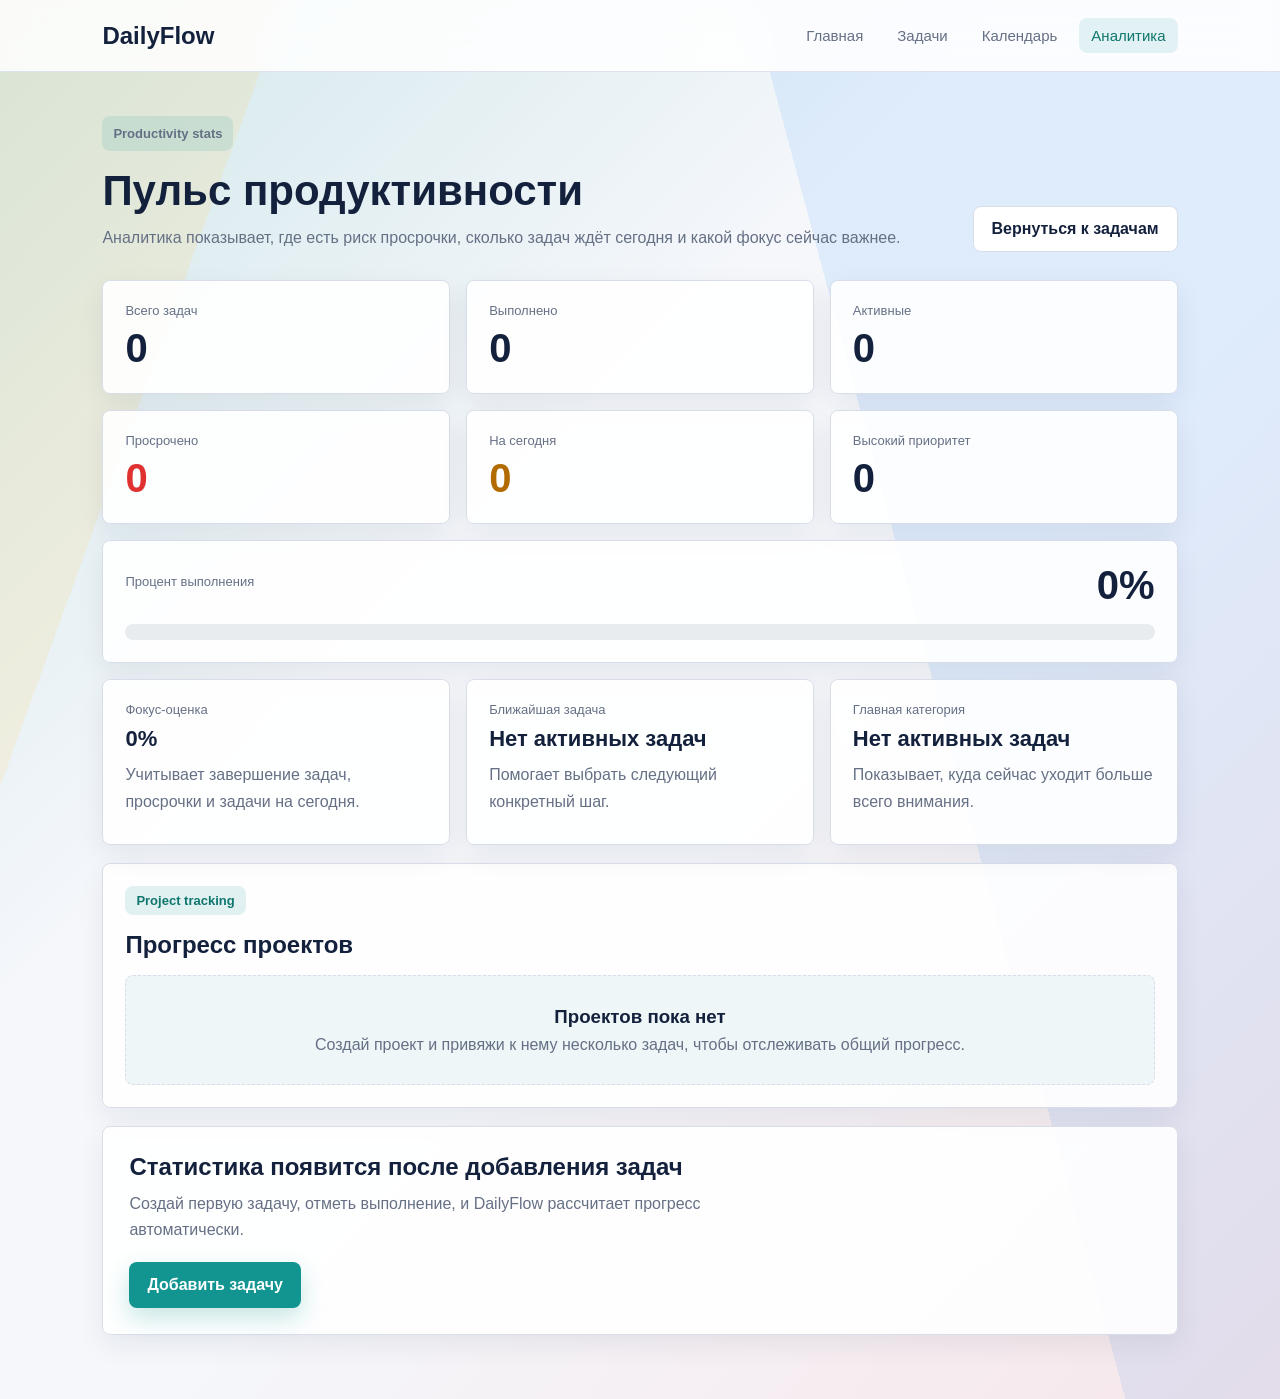
==== commit 1a21eb4d: "Update" ====
--- a/analytics.html
+++ b/analytics.html
@@ -4,6 +4,7 @@
     <meta charset="UTF-8">
     <meta name="viewport" content="width=device-width, initial-scale=1.0">
     <title>DailyFlow — аналитика</title>
+    <link rel="icon" href="data:,">
     <link rel="stylesheet" href="css/style.css">
 </head>
 <body>
--- a/css/style.css
+++ b/css/style.css
@@ -292,6 +292,7 @@
 .stat-card,
 .insight-card,
 .analytics-empty,
+.project-analytics,
 .calendar-panel,
 .day-panel {
     border: 1px solid var(--line);
@@ -302,6 +303,103 @@
 
 .task-form,
 .task-list-section {
+    padding: 22px;
+}
+
+.project-section {
+    margin-bottom: 24px;
+    padding: 18px;
+    border: 1px solid rgba(112, 72, 232, 0.2);
+    border-radius: 12px;
+    background:
+        linear-gradient(135deg, rgba(112, 72, 232, 0.09), transparent 45%),
+        linear-gradient(315deg, rgba(18, 148, 144, 0.1), transparent 52%),
+        #ffffff;
+}
+
+.project-section-top {
+    display: grid;
+    grid-template-columns: minmax(220px, 0.7fr) minmax(0, 1.3fr);
+    gap: 16px;
+    align-items: end;
+    margin-bottom: 16px;
+}
+
+.project-form {
+    display: grid;
+    grid-template-columns: minmax(160px, 1fr) minmax(160px, 1fr) auto;
+    gap: 10px;
+}
+
+.project-form input {
+    min-height: 44px;
+    padding: 11px 12px;
+    border: 1px solid var(--line);
+    border-radius: 8px;
+    background: #ffffff;
+    color: var(--ink);
+    font: inherit;
+    outline: none;
+}
+
+.project-form input:focus {
+    border-color: var(--violet);
+    box-shadow: 0 0 0 4px rgba(112, 72, 232, 0.12);
+}
+
+.project-list {
+    display: grid;
+    gap: 12px;
+}
+
+.project-card {
+    display: grid;
+    grid-template-columns: minmax(0, 1fr) minmax(220px, 0.8fr);
+    gap: 18px;
+    padding: 16px;
+    border: 1px solid rgba(112, 72, 232, 0.2);
+    border-radius: 12px;
+    background: rgba(255, 255, 255, 0.84);
+    box-shadow: 0 10px 28px rgba(112, 72, 232, 0.08);
+    animation: fade-up 0.35s ease both;
+}
+
+.project-card span {
+    display: inline-flex;
+    width: fit-content;
+    margin-bottom: 8px;
+    padding: 4px 8px;
+    border-radius: 7px;
+    background: #f3f0ff;
+    color: var(--violet);
+    font-size: 12px;
+    font-weight: 900;
+}
+
+.project-card h3 {
+    margin-bottom: 6px;
+    overflow-wrap: anywhere;
+}
+
+.project-card p {
+    color: var(--muted);
+    line-height: 1.5;
+}
+
+.project-progress strong {
+    display: block;
+    margin-bottom: 8px;
+    color: var(--violet);
+    font-size: 26px;
+}
+
+.mini-progress {
+    height: 10px;
+    margin-bottom: 8px;
+}
+
+.project-analytics {
+    margin-top: 18px;
     padding: 22px;
 }
 
@@ -389,7 +487,7 @@
 
 .filters {
     display: grid;
-    grid-template-columns: repeat(3, minmax(0, 1fr));
+    grid-template-columns: repeat(4, minmax(0, 1fr));
     margin-bottom: 18px;
 }
 
@@ -448,7 +546,8 @@
 
 .category,
 .priority,
-.deadline-chip {
+.deadline-chip,
+.project-chip {
     padding: 5px 9px;
     border-radius: 8px;
     font-size: 12px;
@@ -458,6 +557,11 @@
 .category {
     background: rgba(59, 91, 219, 0.1);
     color: var(--blue);
+}
+
+.project-chip {
+    background: #f3f0ff;
+    color: var(--violet);
 }
 
 .priority-high {
@@ -1018,6 +1122,16 @@
         grid-template-columns: repeat(2, minmax(0, 1fr));
     }
 
+    .project-section-top,
+    .project-form,
+    .project-card {
+        grid-template-columns: 1fr;
+    }
+
+    .filters {
+        grid-template-columns: repeat(2, minmax(0, 1fr));
+    }
+
     .calendar-day {
         min-height: 92px;
     }
@@ -1054,6 +1168,7 @@
     .hero-actions,
     .search-row,
     .filters,
+    .project-form,
     .progress-card > div:first-child {
         grid-template-columns: 1fr;
         flex-direction: column;
